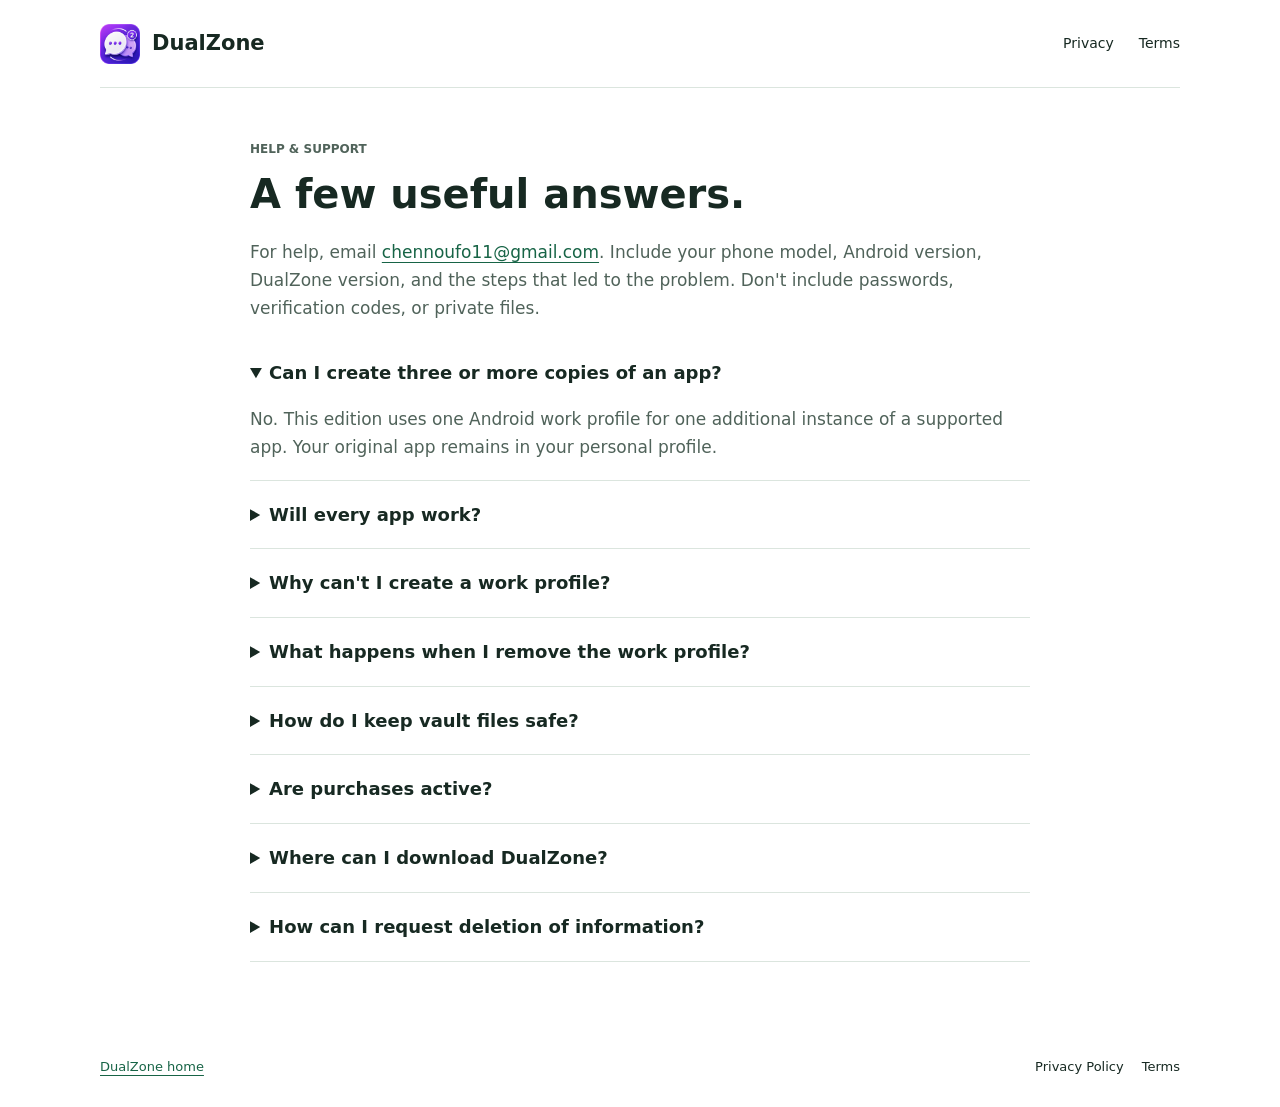
==== docs/help.html @ 53b7daf2 "Publish DualZone website, support, privacy and terms" ====
<!doctype html>
<html lang="en"><head><meta charset="utf-8"><meta name="viewport" content="width=device-width,initial-scale=1"><title>Help &amp; Support | DualZone</title><meta name="description" content="DualZone compatibility, work profile and vault safety, plus contact details."><link rel="icon" href="assets/icon.png"><link rel="stylesheet" href="style.css"></head><body><a class="skip" href="#main">Skip to content</a><header><a class="brand" href="./"><img src="assets/icon.png" width="40" height="40" alt="">DualZone</a><nav aria-label="Main navigation"><a href="privacy.html">Privacy</a><a href="terms.html">Terms</a></nav></header><main id="main" class="wrap legal"><p class="eyebrow">Help &amp; support</p><h1>A few useful answers.</h1><p>For help, email <a href="mailto:chennoufo11@gmail.com">chennoufo11@gmail.com</a>. Include your phone model, Android version, DualZone version, and the steps that led to the problem. Don't include passwords, verification codes, or private files.</p>
<details open><summary>Can I create three or more copies of an app?</summary><p>No. This edition uses one Android work profile for one additional instance of a supported app. Your original app remains in your personal profile.</p></details>
<details><summary>Will every app work?</summary><p>No. Compatibility depends on the device and the app. Some apps restrict managed profiles, require services that are unavailable there, or apply their own account limitations. DualZone cannot bypass those restrictions.</p></details>
<details><summary>Why can't I create a work profile?</summary><p>Android 11 or later is required. An existing managed profile, employer policy, device restrictions, or manufacturer limitations can prevent setup. Do not remove an employer-managed profile without authorization. Send the displayed error and your phone model to support.</p></details>
<details><summary>What happens when I remove the work profile?</summary><p>Android deletes its apps and their data. This is not the same as closing DualZone. Use each app's backup or export options first. Your personal-profile apps remain separate.</p></details>
<details><summary>How do I keep vault files safe?</summary><p>Set a device PIN, pattern, or password and use Android authentication to unlock the vault. Keep independent backups. Import does not remove the original file; export creates a decrypted copy. Export important files before clearing app data or uninstalling. Support cannot recover lost encryption keys.</p></details>
<details><summary>Are purchases active?</summary><p>No. The current Samsung edition does not offer an active purchase flow. Future products and prices, if introduced, will be shown before you confirm anything through the store.</p></details>
<details><summary>Where can I download DualZone?</summary><p>DualZone is being prepared for Galaxy Store. A verified store link will be added here when the listing is publicly available. We do not distribute self-updating APKs through this website.</p></details>
<details><summary>How can I request deletion of information?</summary><p>Local files and app data can be removed on your device. Email support about messages or other information you sent us. For information held by a cloned app, contact that app's provider. See our <a href="privacy.html">Privacy Policy</a> for details.</p></details></main><footer><a href="./">DualZone home</a><nav aria-label="Legal and support"><a href="privacy.html">Privacy Policy</a><a href="terms.html">Terms</a></nav></footer></body></html>
---- docs/style.css ----
:root{color-scheme:light;--ink:#172922;--muted:#50635a;--line:#dbe5de;--paper:#fff;--soft:#f1f7f3;--accent:#176446}*{box-sizing:border-box}html{scroll-behavior:smooth;scroll-padding-top:32px}body{margin:0;background:var(--paper);color:var(--ink);font:17px/1.65 system-ui,-apple-system,BlinkMacSystemFont,"Segoe UI",sans-serif;letter-spacing:0}a{color:var(--accent);text-underline-offset:4px}a:hover{text-decoration-thickness:2px}a:focus-visible,summary:focus-visible{outline:3px solid #7144de;outline-offset:5px}img{max-width:100%;height:auto}header,footer,.wrap{width:min(100% - 48px,1080px);margin:auto}header{min-height:88px;display:flex;justify-content:space-between;align-items:center;gap:24px;border-bottom:1px solid var(--line)}.brand{display:flex;gap:12px;align-items:center;font-size:21px;font-weight:750;color:var(--ink);text-decoration:none}.brand img{width:40px;height:40px}nav{display:flex;gap:25px;align-items:center;flex-wrap:wrap}nav a{font-size:14px;color:var(--ink);text-decoration:none}.hero{text-align:center;padding:44px 24px 48px;background:var(--soft);border-bottom:1px solid var(--line)}.hero img{display:block;width:152px;height:152px;margin:0 auto 22px}.eyebrow{font-size:12px;font-weight:750;text-transform:uppercase;letter-spacing:0;color:var(--accent);margin:0 0 10px}h1{font-size:64px;line-height:1.04;margin:8px 0 20px;font-weight:750;overflow-wrap:anywhere}h2{font-size:29px;line-height:1.25;margin:0 0 18px}h3{font-size:19px;line-height:1.4;margin:0 0 12px}.intro{font-size:21px;line-height:1.55;max-width:570px;margin:0 auto 22px;color:var(--muted)}.availability{font-size:14px;margin:0 0 20px;color:var(--muted)}.actions{display:flex;justify-content:center;gap:24px;align-items:center;flex-wrap:wrap}.button{display:inline-flex;justify-content:center;align-items:center;background:var(--ink);color:white;min-height:46px;padding:10px 22px;border-radius:6px;text-decoration:none;font-weight:650;font-size:15px}.section{padding:60px 0;border-bottom:1px solid var(--line)}.section p{max-width:720px;color:var(--muted)}.columns{display:grid;grid-template-columns:repeat(3,minmax(0,1fr));gap:40px;margin-top:36px}.columns p{font-size:16px;margin:0}.number{font-size:13px;font-weight:750;color:var(--accent);margin-bottom:14px;display:block}.note{border-left:3px solid var(--accent);padding:12px 20px;background:var(--soft);margin:28px 0}.note p{margin:0}.legal{max-width:780px;padding:52px 0 64px}.legal h1{font-size:40px;line-height:1.2}.legal h2{font-size:23px;margin-top:35px}.legal h3{margin-top:24px}.legal p,.legal li{color:var(--muted)}.legal li{margin:9px 0}.meta{font-size:14px;color:var(--muted)}.legal a,.contact{overflow-wrap:anywhere}.legal ul{padding-left:24px}details{padding:19px 0;border-bottom:1px solid var(--line)}summary{font-size:18px;font-weight:650;cursor:pointer}details p{margin-bottom:0}footer{display:flex;justify-content:space-between;gap:24px;flex-wrap:wrap;padding:30px 0;font-size:13px;color:var(--muted)}footer nav{gap:18px}footer nav a{font-size:13px}.skip{position:absolute;top:-80px;left:12px;padding:8px;background:white;z-index:1}.skip:focus{top:8px}@media(max-width:640px){header,footer,.wrap{width:calc(100% - 32px)}header{padding:18px 0;align-items:flex-start;gap:14px;flex-wrap:wrap;min-height:80px}nav{gap:18px}.hero{padding:32px 16px 36px}.hero img{width:108px;height:108px;margin-bottom:16px}h1{font-size:44px}.intro{font-size:18px}.columns{grid-template-columns:1fr;gap:28px;margin-top:26px}.section{padding:38px 0}h2{font-size:26px}.legal{padding-top:32px}.legal h1{font-size:34px}footer{padding:25px 0}.actions{gap:18px}}@media(prefers-reduced-motion:reduce){html{scroll-behavior:auto}}
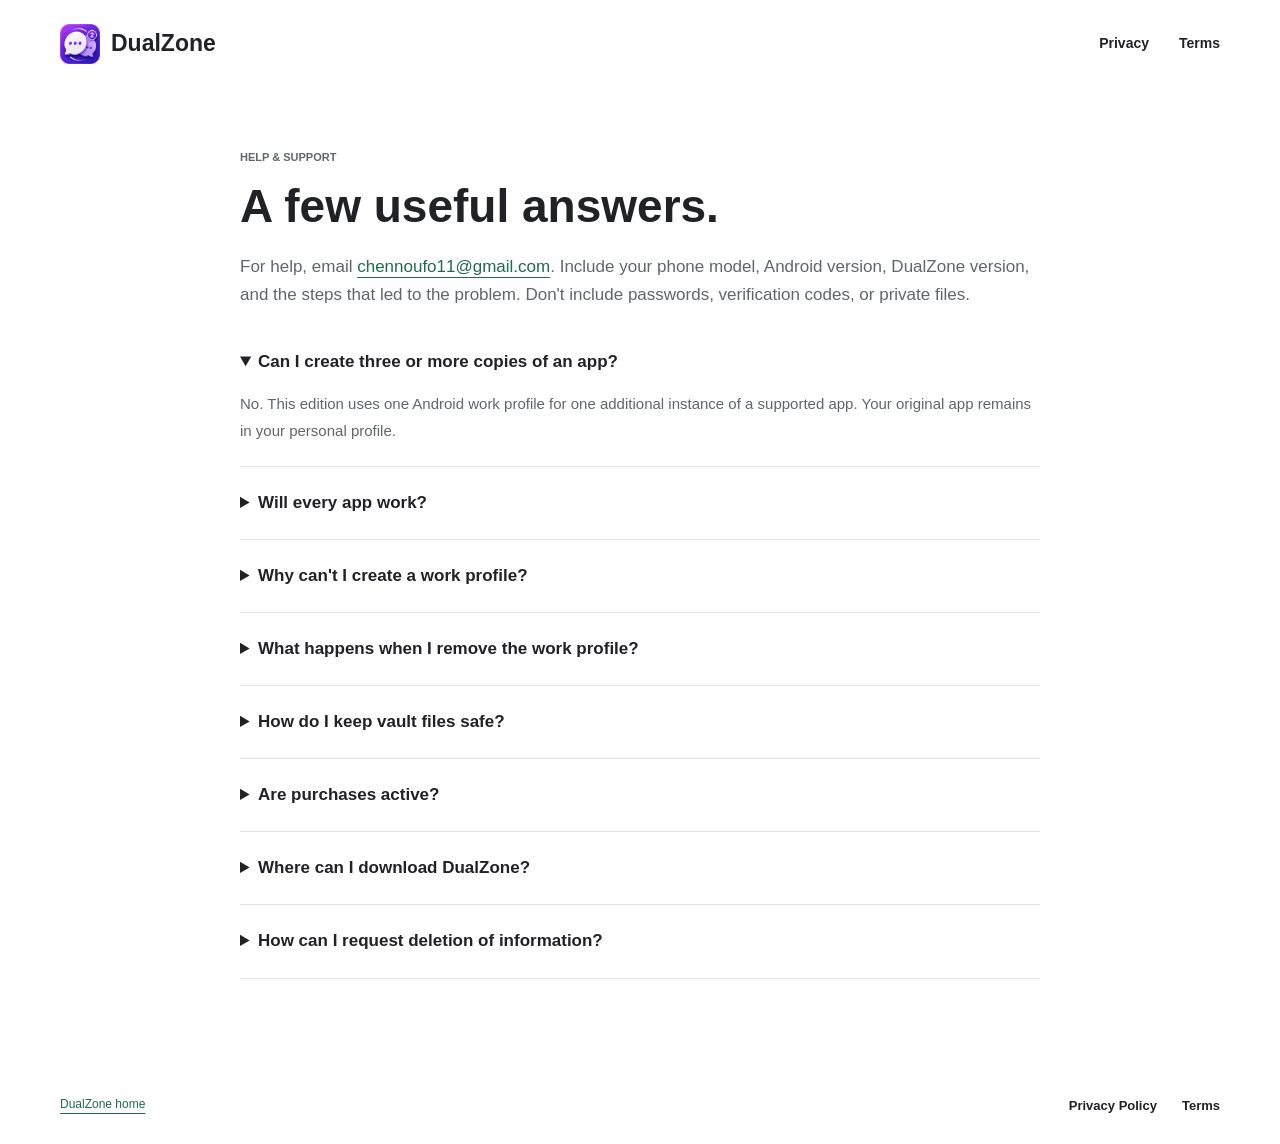
==== commit 61a850f4: "Refresh DualZone landing page with product previews and Galaxy Store link" ====
--- a/docs/help.html
+++ b/docs/help.html
@@ -6,5 +6,5 @@
 <details><summary>What happens when I remove the work profile?</summary><p>Android deletes its apps and their data. This is not the same as closing DualZone. Use each app's backup or export options first. Your personal-profile apps remain separate.</p></details>
 <details><summary>How do I keep vault files safe?</summary><p>Set a device PIN, pattern, or password and use Android authentication to unlock the vault. Keep independent backups. Import does not remove the original file; export creates a decrypted copy. Export important files before clearing app data or uninstalling. Support cannot recover lost encryption keys.</p></details>
 <details><summary>Are purchases active?</summary><p>No. The current Samsung edition does not offer an active purchase flow. Future products and prices, if introduced, will be shown before you confirm anything through the store.</p></details>
-<details><summary>Where can I download DualZone?</summary><p>DualZone is being prepared for Galaxy Store. A verified store link will be added here when the listing is publicly available. We do not distribute self-updating APKs through this website.</p></details>
+<details><summary>Where can I download DualZone?</summary><p>DualZone is coming soon to Galaxy Store. <a href="https://galaxystore.samsung.com/detail/com.dualzone.app" target="_blank" rel="noopener noreferrer">Open the DualZone store listing</a> once the app is live. Until then, the store link may show an unavailable page. We do not distribute self-updating APKs through this website.</p></details>
 <details><summary>How can I request deletion of information?</summary><p>Local files and app data can be removed on your device. Email support about messages or other information you sent us. For information held by a cloned app, contact that app's provider. See our <a href="privacy.html">Privacy Policy</a> for details.</p></details></main><footer><a href="./">DualZone home</a><nav aria-label="Legal and support"><a href="privacy.html">Privacy Policy</a><a href="terms.html">Terms</a></nav></footer></body></html>
--- a/docs/style.css
+++ b/docs/style.css
@@ -1 +1,104 @@
-:root{color-scheme:light;--ink:#172922;--muted:#50635a;--line:#dbe5de;--paper:#fff;--soft:#f1f7f3;--accent:#176446}*{box-sizing:border-box}html{scroll-behavior:smooth;scroll-padding-top:32px}body{margin:0;background:var(--paper);color:var(--ink);font:17px/1.65 system-ui,-apple-system,BlinkMacSystemFont,"Segoe UI",sans-serif;letter-spacing:0}a{color:var(--accent);text-underline-offset:4px}a:hover{text-decoration-thickness:2px}a:focus-visible,summary:focus-visible{outline:3px solid #7144de;outline-offset:5px}img{max-width:100%;height:auto}header,footer,.wrap{width:min(100% - 48px,1080px);margin:auto}header{min-height:88px;display:flex;justify-content:space-between;align-items:center;gap:24px;border-bottom:1px solid var(--line)}.brand{display:flex;gap:12px;align-items:center;font-size:21px;font-weight:750;color:var(--ink);text-decoration:none}.brand img{width:40px;height:40px}nav{display:flex;gap:25px;align-items:center;flex-wrap:wrap}nav a{font-size:14px;color:var(--ink);text-decoration:none}.hero{text-align:center;padding:44px 24px 48px;background:var(--soft);border-bottom:1px solid var(--line)}.hero img{display:block;width:152px;height:152px;margin:0 auto 22px}.eyebrow{font-size:12px;font-weight:750;text-transform:uppercase;letter-spacing:0;color:var(--accent);margin:0 0 10px}h1{font-size:64px;line-height:1.04;margin:8px 0 20px;font-weight:750;overflow-wrap:anywhere}h2{font-size:29px;line-height:1.25;margin:0 0 18px}h3{font-size:19px;line-height:1.4;margin:0 0 12px}.intro{font-size:21px;line-height:1.55;max-width:570px;margin:0 auto 22px;color:var(--muted)}.availability{font-size:14px;margin:0 0 20px;color:var(--muted)}.actions{display:flex;justify-content:center;gap:24px;align-items:center;flex-wrap:wrap}.button{display:inline-flex;justify-content:center;align-items:center;background:var(--ink);color:white;min-height:46px;padding:10px 22px;border-radius:6px;text-decoration:none;font-weight:650;font-size:15px}.section{padding:60px 0;border-bottom:1px solid var(--line)}.section p{max-width:720px;color:var(--muted)}.columns{display:grid;grid-template-columns:repeat(3,minmax(0,1fr));gap:40px;margin-top:36px}.columns p{font-size:16px;margin:0}.number{font-size:13px;font-weight:750;color:var(--accent);margin-bottom:14px;display:block}.note{border-left:3px solid var(--accent);padding:12px 20px;background:var(--soft);margin:28px 0}.note p{margin:0}.legal{max-width:780px;padding:52px 0 64px}.legal h1{font-size:40px;line-height:1.2}.legal h2{font-size:23px;margin-top:35px}.legal h3{margin-top:24px}.legal p,.legal li{color:var(--muted)}.legal li{margin:9px 0}.meta{font-size:14px;color:var(--muted)}.legal a,.contact{overflow-wrap:anywhere}.legal ul{padding-left:24px}details{padding:19px 0;border-bottom:1px solid var(--line)}summary{font-size:18px;font-weight:650;cursor:pointer}details p{margin-bottom:0}footer{display:flex;justify-content:space-between;gap:24px;flex-wrap:wrap;padding:30px 0;font-size:13px;color:var(--muted)}footer nav{gap:18px}footer nav a{font-size:13px}.skip{position:absolute;top:-80px;left:12px;padding:8px;background:white;z-index:1}.skip:focus{top:8px}@media(max-width:640px){header,footer,.wrap{width:calc(100% - 32px)}header{padding:18px 0;align-items:flex-start;gap:14px;flex-wrap:wrap;min-height:80px}nav{gap:18px}.hero{padding:32px 16px 36px}.hero img{width:108px;height:108px;margin-bottom:16px}h1{font-size:44px}.intro{font-size:18px}.columns{grid-template-columns:1fr;gap:28px;margin-top:26px}.section{padding:38px 0}h2{font-size:26px}.legal{padding-top:32px}.legal h1{font-size:34px}footer{padding:25px 0}.actions{gap:18px}}@media(prefers-reduced-motion:reduce){html{scroll-behavior:auto}}
+:root{color-scheme:light;--ink:#202226;--muted:#60666a;--line:#dfe5e2;--paper:#fff;--soft:#f3f8f5;--accent:#21694f;--violet:#6b32d5}
+*{box-sizing:border-box}
+html{scroll-behavior:smooth;scroll-padding-top:28px}
+body{margin:0;background:var(--paper);color:var(--ink);font:17px/1.65 -apple-system,BlinkMacSystemFont,"Segoe UI",sans-serif;letter-spacing:0}
+a{color:var(--accent);text-underline-offset:5px}
+a:hover{text-decoration-thickness:2px}
+a:focus-visible,button:focus-visible,summary:focus-visible{outline:3px solid var(--violet);outline-offset:5px}
+img{max-width:100%;height:auto;display:block}
+header,footer,.wrap{width:min(100% - 80px,1160px);margin:auto}
+header{min-height:88px;display:flex;justify-content:space-between;align-items:center;gap:24px}
+.brand{display:inline-flex;gap:11px;align-items:center;font-size:23px;font-weight:750;color:var(--ink);text-decoration:none}
+.brand img{width:40px;height:40px}
+nav{display:flex;gap:30px;align-items:center;flex-wrap:wrap}
+nav a{font-size:14px;font-weight:550;color:var(--ink);text-decoration:none}
+nav a:hover{color:var(--accent);text-decoration:underline}
+.hero{position:relative;isolation:isolate;display:grid;place-items:center;min-height:570px;height:min(680px,calc(100svh - 165px));text-align:center;overflow:hidden;background:#f6fbfa}
+.hero-scene{position:absolute;inset:0;width:100%;height:100%;object-fit:cover;z-index:-1}
+.hero-copy{padding:36px 0;max-width:480px;width:43%}
+.hero-icon{width:82px;height:82px;margin:0 auto 16px}
+.eyebrow{font-size:11px;font-weight:750;text-transform:uppercase;letter-spacing:0;color:var(--accent);margin:0 0 14px}
+h1,h2,h3{letter-spacing:0;overflow-wrap:break-word}
+h1{font-size:72px;line-height:1.08;margin:0 0 14px;font-weight:750}
+.hero-tagline{font-size:33px;line-height:1.22;margin:0 0 18px;font-weight:620}
+.intro{font-size:16px;line-height:1.6;margin:0 auto 22px;color:var(--muted)}
+.store-link{display:block;width:210px;max-width:100%;margin:0 auto;transition:transform .18s ease}
+.store-link:hover{transform:translateY(-2px)}
+.store-link img{width:100%;height:auto}
+.store-status{font-size:11px;line-height:1.5;color:var(--muted);margin:12px auto 0;max-width:270px}
+.scene-label{position:absolute;bottom:12px;right:24px;font-size:10px;color:#60666a;margin:0}
+.facts{display:flex;justify-content:center;gap:0;flex-wrap:wrap;border-block:1px solid var(--line);background:#fff;padding:22px 20px}
+.facts span{font-size:12px;color:var(--muted);padding:0 30px;border-right:1px solid var(--line)}
+.facts span:last-child{border:0}
+.section{padding:86px 0;border-bottom:1px solid var(--line)}
+.section-heading{display:flex;justify-content:space-between;align-items:flex-end;gap:32px;margin-bottom:48px}
+h2{font-size:36px;line-height:1.22;margin:0 0 18px;font-weight:670}
+h3{font-size:24px;line-height:1.3;margin:0 0 18px;font-weight:630}
+.section-heading h2{margin:0}
+.section-heading>p{font-size:15px;line-height:1.6;color:var(--muted);margin:0;max-width:330px}
+.features{background:var(--soft)}
+.columns{display:grid;grid-template-columns:repeat(3,minmax(0,1fr));gap:48px}
+.columns article{border-top:1px solid #c9d8cf;padding-top:25px}
+.columns p{font-size:15px;line-height:1.8;margin:0;color:var(--muted)}
+.number{font-size:11px;font-weight:700;color:var(--accent);margin-bottom:26px;display:block}
+.preview-grid{display:grid;grid-template-columns:repeat(2,minmax(0,1fr));gap:48px;max-width:940px;margin:auto}
+figure{margin:0;min-width:0}
+.preview-link{display:block;background:#f4fbf9;overflow:hidden;border-radius:8px}
+.preview-link img{width:100%;aspect-ratio:941 / 1672;object-fit:contain;transition:transform .25s ease}
+.preview-link:hover img{transform:scale(1.012)}
+figcaption{display:flex;justify-content:space-between;gap:12px;align-items:flex-start;padding-top:20px;font-size:12px}
+figcaption strong{display:block;font-size:17px;margin-bottom:4px;font-weight:650}
+figcaption span span{color:var(--muted);display:block}
+figcaption a{flex-shrink:0;margin-top:4px}
+.preview-disclaimer{font-size:12px;color:var(--muted);max-width:740px;text-align:center;margin:35px auto 0}
+.before-start{background:#fafbf9}
+.info-grid{display:grid;grid-template-columns:1fr 1.15fr;gap:95px}
+.info-grid>div>p:not(.eyebrow){color:var(--muted);font-size:16px;max-width:385px}
+.text-link{font-size:14px;font-weight:650;display:inline-block;margin-top:12px}
+.text-link span{margin-left:10px}
+details{padding:22px 0;border-bottom:1px solid var(--line)}
+details:first-child{padding-top:0}
+summary{font-size:17px;font-weight:620;cursor:pointer;padding-right:10px}
+details p{font-size:15px;color:var(--muted);margin:14px 0 0;line-height:1.8}
+.support-section{background:#202724;color:white;padding:64px 0}
+.support-inner{display:flex;justify-content:space-between;gap:50px;align-items:center}
+.support-section .eyebrow{color:#a9d7bc}
+.support-section h2{font-size:34px}
+.support-section p:not(.eyebrow){font-size:14px;color:#ced8d2;max-width:575px;margin-bottom:0}
+.contact{font-size:19px;color:white;overflow-wrap:anywhere;text-decoration:none;border-bottom:1px solid #718179;padding-bottom:8px;flex-shrink:0}
+.contact span{margin-left:16px}
+footer{padding:36px 0 28px;font-size:12px;color:var(--muted)}
+.footer-top,.footer-bottom{display:flex;align-items:center;justify-content:space-between;gap:24px;flex-wrap:wrap}
+.footer-top{padding-bottom:32px;border-bottom:1px solid var(--line)}
+.footer-bottom{padding-top:24px}
+footer nav{gap:25px}
+footer nav a{font-size:13px}
+footer>.brand{color:var(--ink)}
+footer:not(:has(.footer-top)){display:flex;justify-content:space-between;gap:24px;flex-wrap:wrap}
+.legal{max-width:800px;padding:60px 0 80px}
+.legal h1{font-size:46px;line-height:1.15;margin-bottom:20px}
+.legal h2{font-size:24px;margin-top:38px}
+.legal h3{font-size:20px;margin-top:25px}
+.legal p,.legal li{color:var(--muted)}
+.legal li{margin:12px 0}
+.meta{font-size:13px;color:var(--muted)}
+.legal a{overflow-wrap:anywhere}
+.legal ul{padding-left:24px}
+.legal details{padding:22px 0}
+.note{border-left:3px solid var(--accent);padding:12px 20px;background:var(--soft);margin:28px 0}
+.note p{margin:0}
+.skip{position:absolute;top:-100px;left:12px;padding:8px 16px;background:white;z-index:10}
+.skip:focus{top:8px}
+.image-dialog{border:0;border-radius:8px;max-width:min(94vw,720px);width:720px;max-height:94svh;padding:20px;background:white;box-shadow:0 20px 100px #0004}
+.image-dialog::backdrop{background:#121615d9}
+.dialog-toolbar{display:flex;justify-content:space-between;align-items:center;gap:20px;margin-bottom:16px}
+.dialog-toolbar h2{font-size:19px;margin:0}
+.dialog-toolbar button{border:1px solid var(--line);border-radius:5px;padding:8px 14px;background:#fff;color:var(--ink);cursor:pointer;font-family:inherit;font-size:14px;font-weight:600;min-height:40px}
+.dialog-image{width:auto;height:auto;max-height:73svh;margin:auto}
+.image-dialog>p{font-size:12px;text-align:center;color:var(--muted);margin-bottom:0}
+body:has(dialog[open]){overflow:hidden}
+@media(min-width:1750px){.hero{height:740px;max-height:calc(100svh - 165px)}.hero-scene{object-fit:contain}}
+@media(max-width:1000px){header,footer,.wrap{width:calc(100% - 48px)}.hero-copy{width:46%;max-width:430px}.hero{min-height:560px}.hero-scene{object-fit:contain}h1{font-size:58px}.hero-tagline{font-size:29px}.intro{font-size:14px}.hero-icon{width:72px;height:72px}.columns{gap:28px}.section-heading{align-items:flex-start}.info-grid{gap:40px}.support-inner{flex-direction:column;align-items:flex-start;gap:30px}.contact{flex-shrink:1}.preview-grid{gap:28px}figcaption{flex-direction:column;gap:6px}}
+@media(max-width:700px){header,footer,.wrap{width:calc(100% - 40px)}header{min-height:78px;gap:15px;padding:16px 0;flex-wrap:wrap}.brand{font-size:21px}.brand img{width:34px;height:34px}nav{gap:18px}nav a{font-size:12px}header nav a:first-child{display:none}.hero{display:block;height:auto;min-height:0;padding:24px 20px 180px}.hero-scene{inset:auto 0 0;height:auto;width:100%;object-fit:contain}.hero-copy{width:100%;max-width:420px;margin:auto;padding:0 0 18px}.hero-icon{width:68px;height:68px;margin-bottom:15px}.hero .eyebrow{font-size:10px;margin-bottom:10px}h1{font-size:50px;margin-bottom:10px}.hero-tagline{font-size:26px;line-height:1.15;margin-bottom:15px}.hero-tagline br{display:none}.intro{font-size:14px;margin-bottom:18px}.store-link{width:188px}.store-status{font-size:10px;margin-top:10px}.scene-label{bottom:6px;right:12px;font-size:8px}.facts{display:grid;grid-template-columns:1fr 1fr;gap:14px 0;padding:18px 20px;text-align:center}.facts span{padding:0 8px;font-size:11px}.facts span:nth-child(2n){border:0}.section{padding:52px 0}.section-heading{display:block;margin-bottom:30px}.section-heading>p{margin-top:16px;max-width:100%}.desktop-break{display:none}h2{font-size:29px}h3{font-size:23px}.columns{grid-template-columns:1fr;gap:30px}.columns article{padding-top:20px}.columns h3 br{display:none}.number{margin-bottom:14px}.columns p{max-width:480px}.preview-grid{gap:40px;grid-template-columns:1fr;max-width:430px}figcaption{flex-direction:row}.preview-disclaimer{text-align:left;margin-top:26px;font-size:11px}.info-grid{grid-template-columns:1fr;gap:35px}.info-grid>div>p:not(.eyebrow){max-width:100%}.support-section{padding:46px 0}.support-section h2{font-size:29px}.support-section p br{display:none}.contact{font-size:17px}.contact span{margin-left:8px}.footer-top{align-items:flex-start;gap:24px;padding-bottom:24px}.footer-top nav{gap:18px}.footer-bottom{gap:12px;align-items:flex-start}.legal{padding:36px 0 50px}.legal h1{font-size:36px}.legal h2{font-size:23px}.legal p,.legal li{font-size:16px}.dialog-toolbar h2{font-size:16px}.image-dialog{padding:14px}}
+@media(max-width:360px){header{justify-content:center}header nav{justify-content:center}.hero-tagline{font-size:23px}.hero{padding-bottom:160px}figcaption{flex-direction:column}.contact{font-size:16px}.contact span{display:none}}
+@media(prefers-reduced-motion:reduce){html{scroll-behavior:auto}*{transition:none!important}}
